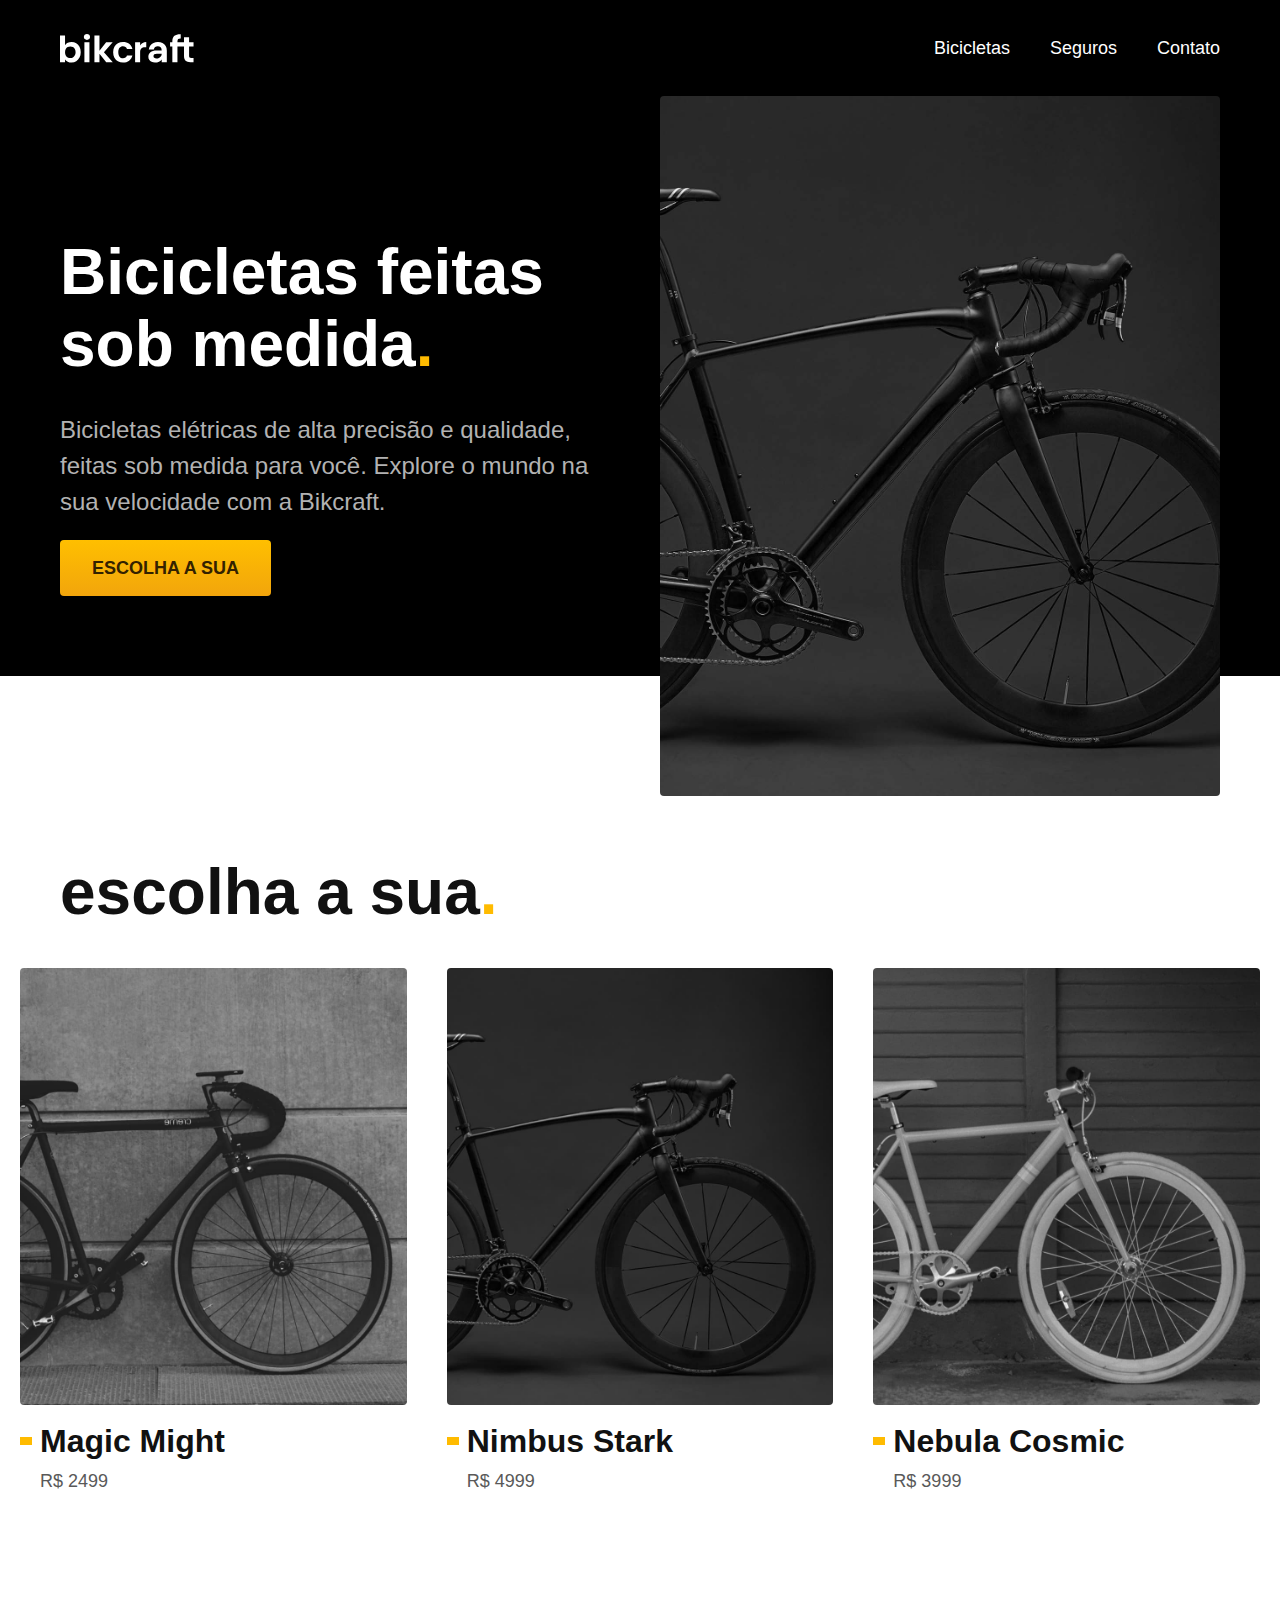
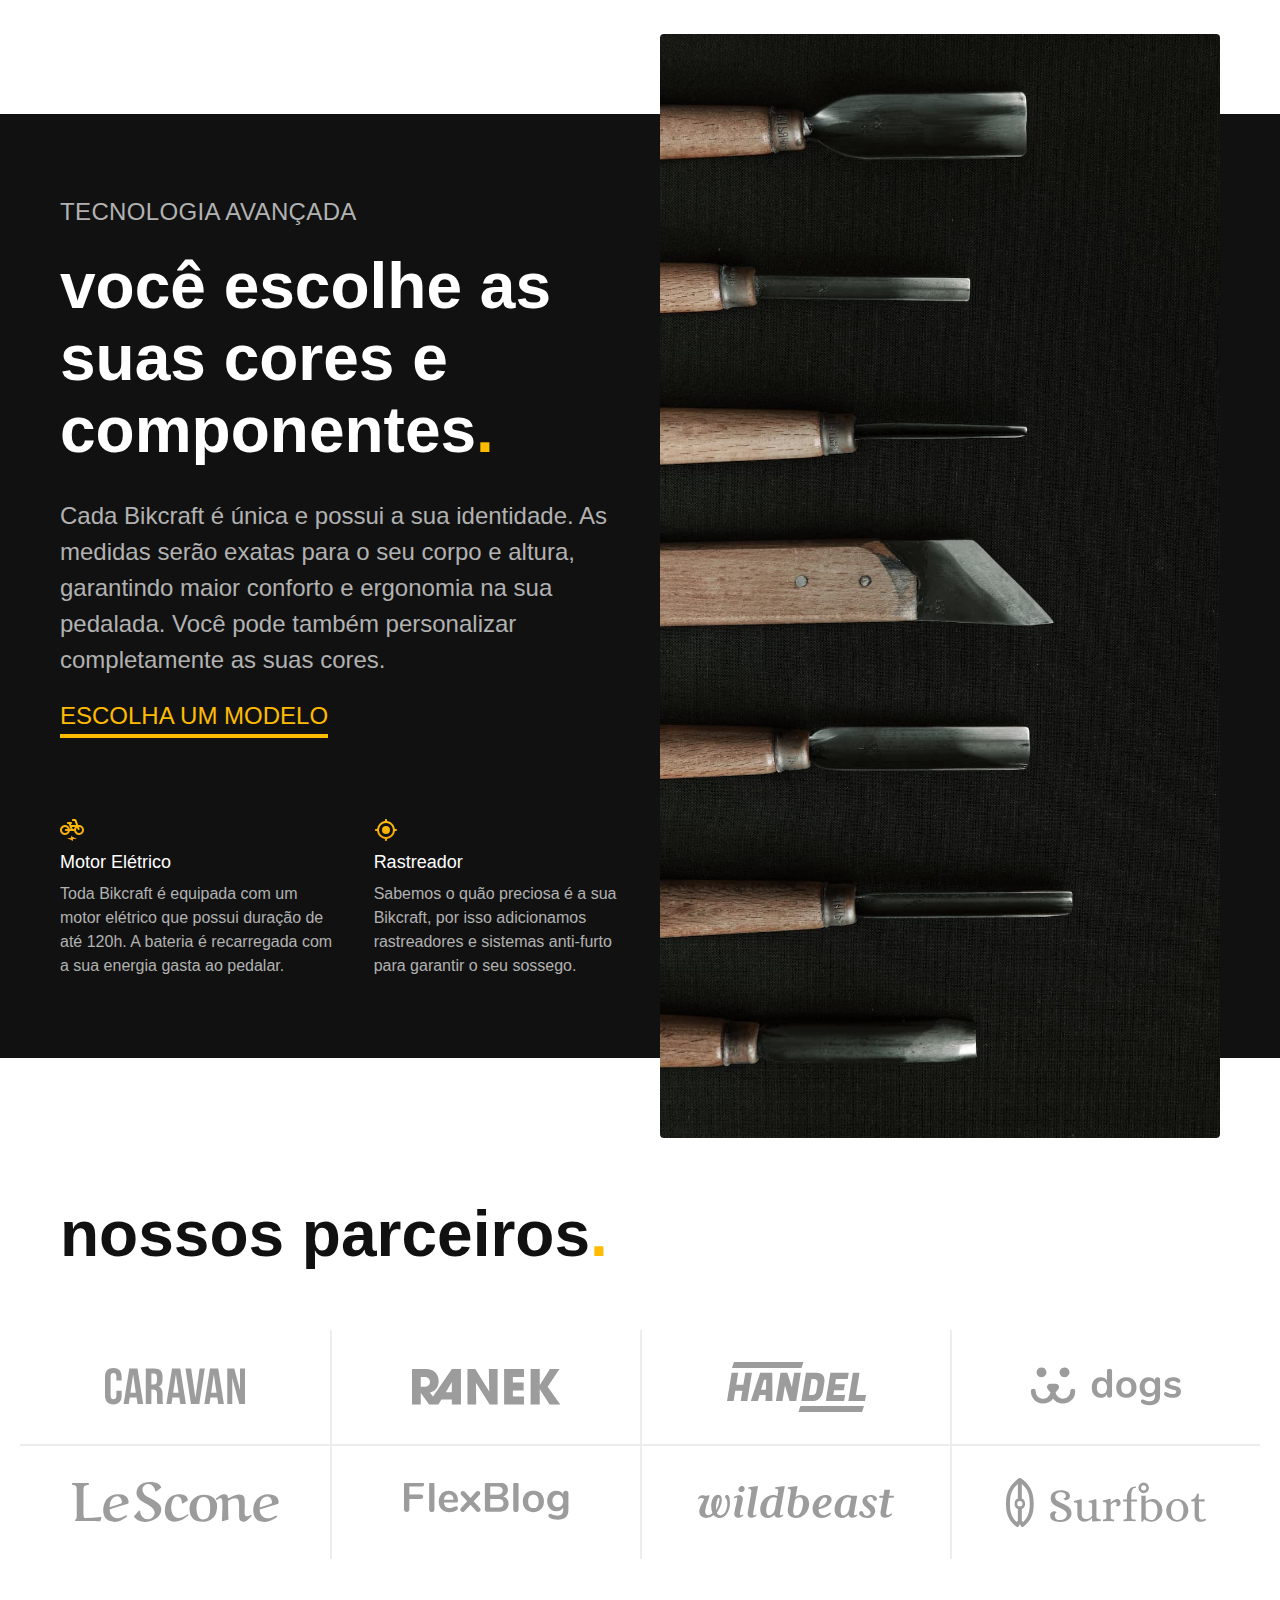
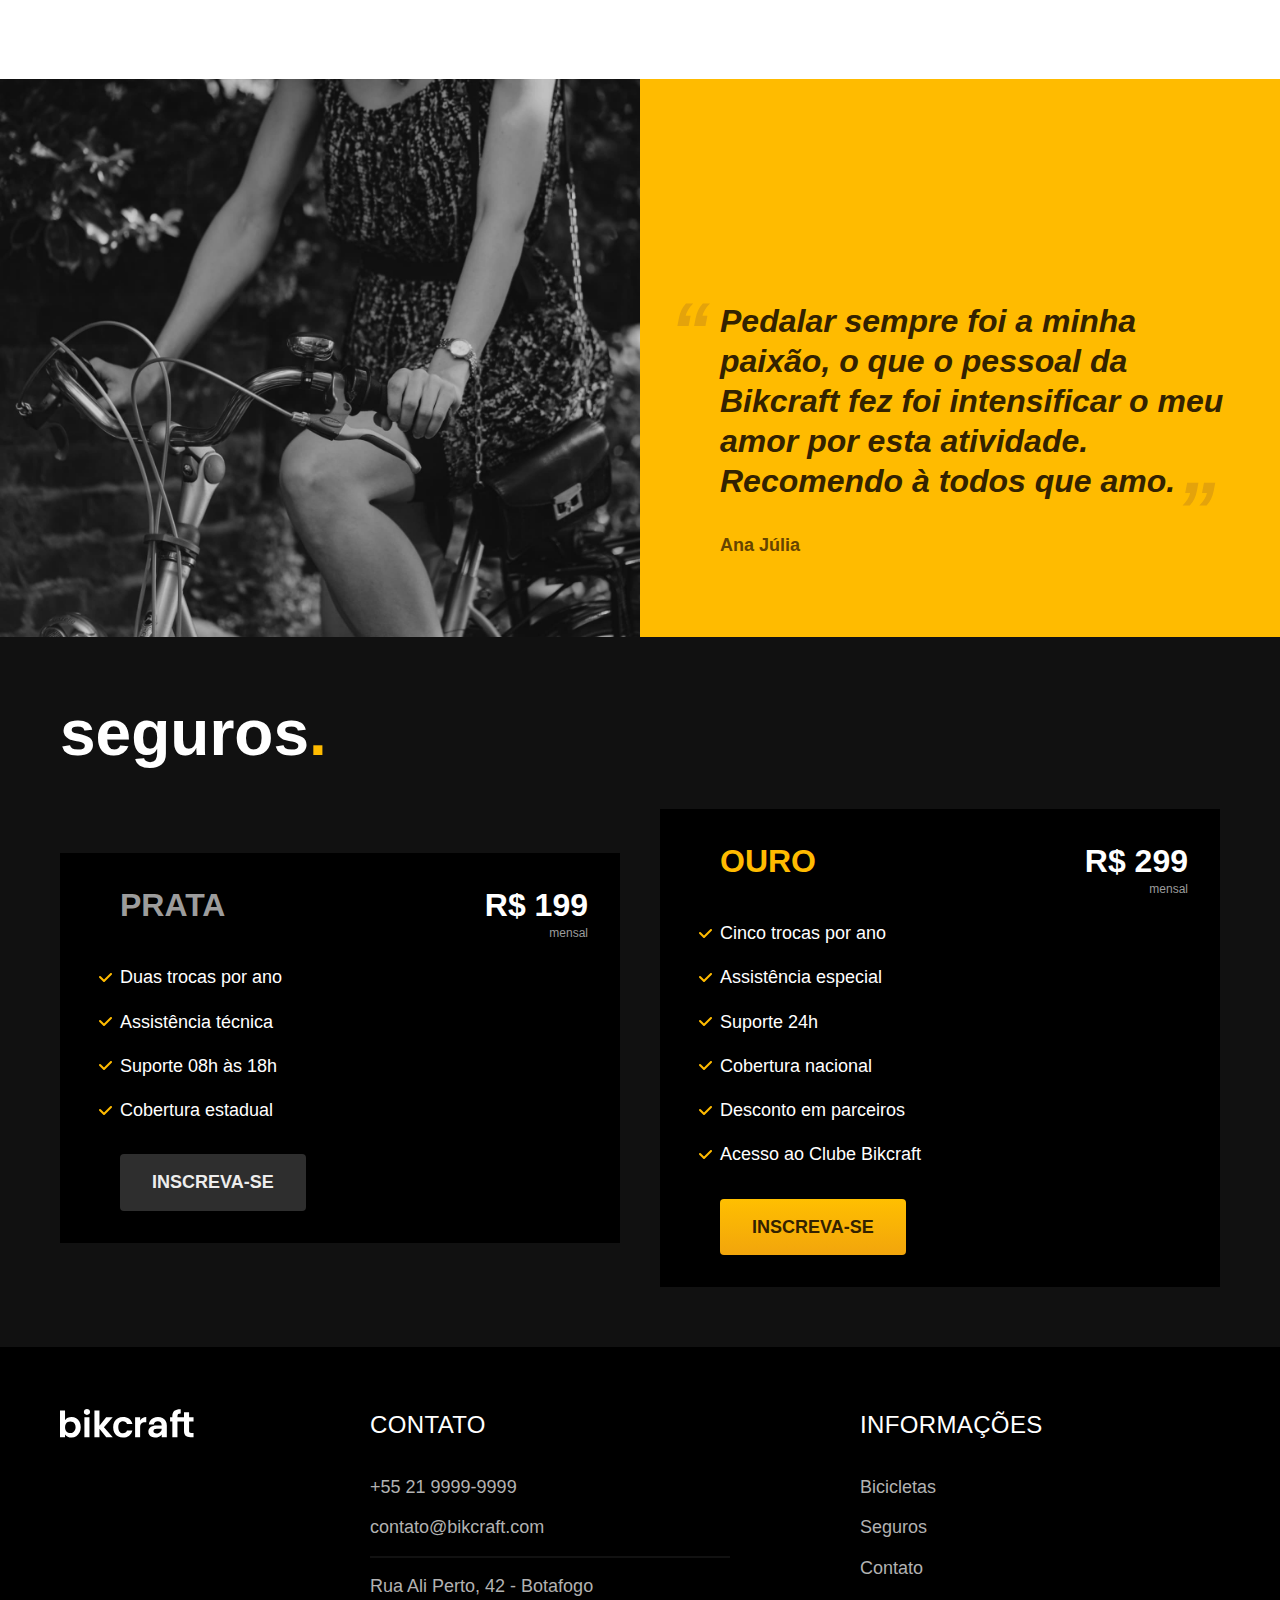
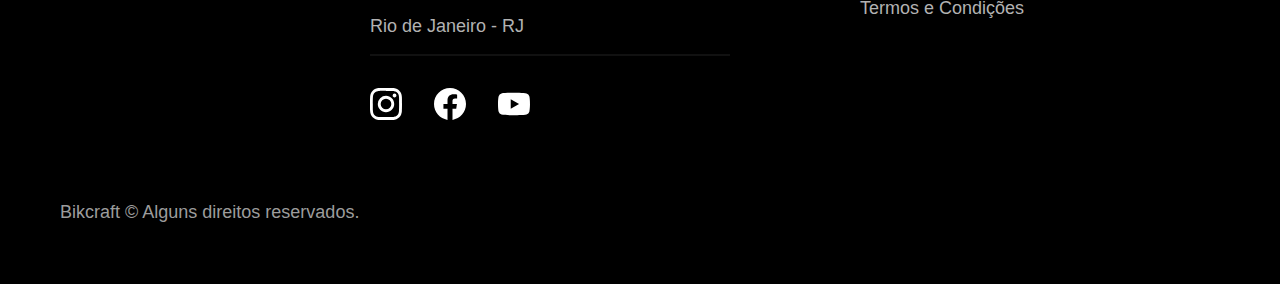
==== index.html @ aa4defd1 "bicicletas" ====
<!DOCTYPE html>
<html lang="pt-br">

<head>
  <meta charset="UTF-8">
  <meta name="viewport" content="width=device-width, initial-scale=1.0">

  <title>Bikcraft - Bicicletas Elétricas</title>
  <meta name="description" content="Bicicletas elétricas de alta precisão e qualidade, feitas sob medida para o cliente. Explore o mundo na sua velocidade com a Bikcraft.">

  <link rel="stylesheet" href="./css/style.css">
</head>

<body>
  <header class="header-bg">
    <div class="header container">
      <a href="./">
        <img src="./img/bikcraft.svg" alt="Bikcraft">
      </a>

      <nav aria-label="primaria">
        <ul class="header-menu font-1-m cor-0">
          <li><a href="./bicicletas.html">Bicicletas</a></li>
          <li><a href="./seguros.html">Seguros</a></li>
          <li><a href="./contato.html">Contato</a></li>
        </ul>
      </nav>
    </div>
  </header>

  <main class="introducao-bg">
    <div class="introducao container">
      <div class="introducao-conteudo">
        <h1 class="font-1-xxl cor-0">Bicicletas feitas sob medida<span class="cor-p1">.</span></h1>
        <p class="font-2-l cor-5">Bicicletas elétricas de alta precisão e qualidade, feitas sob medida para você. Explore o mundo na sua velocidade com a Bikcraft.</p>
        <a class="botao" href="./bicicletas.html">Escolha a sua</a>
      </div>
      <div>
        <img src="./img/fotos/introducao.jpg" alt="Bicicleta elétrica preta.">
      </div>
    </div>
  </main>

  <article class="bicicletas-lista">
    <h2 class="container font-1-xxl">escolha a sua<span class="cor-p1">.</span></h2>

    <ul>
      <li>
        <a href="./bicicletas/magic.html">
          <img src="./img/bicicletas/magic-home.jpg" alt="Bicicleta preta">
          <h3 class="font-1-xl">Magic Might</h3>
          <span class="font-2-m cor-8">R$ 2499</span>
        </a>
      </li>
      <li>
        <a href="./bicicletas/nimbus.html">
          <img src="./img/bicicletas/nimbus-home.jpg" alt="Bicicleta preta">
          <h3 class="font-1-xl">Nimbus Stark</h3>
          <span class="font-2-m cor-8">R$ 4999</span>
        </a>
      </li>
      <li>
        <a href="./bicicletas/nebula.html">
          <img src="./img/bicicletas/nebula-home.jpg" alt="Bicicleta preta">
          <h3 class="font-1-xl">Nebula Cosmic</h3>
          <span class="font-2-m cor-8">R$ 3999</span>
        </a>
      </li>
    </ul>
  </article>

  <article class="tecnologia-bg">
    <div class="tecnologia container">
      <div class="tecnologia-conteudo">
        <span class="font-2-l-b cor-5">Tecnologia Avançada</span>
        <h2 class="font-1-xxl cor-0">você escolhe as suas cores e componentes<span class="cor-p1">.</span></h2>
        <p class="font-2-l cor-5">Cada Bikcraft é única e possui a sua identidade. As medidas serão exatas para o seu corpo e altura, garantindo maior conforto e ergonomia na sua pedalada. Você pode também personalizar completamente as suas cores.</p>
        <a class="link" href="./bicicletas.html">Escolha um modelo</a>
        <div class="tecnologia-vantagens">
          <div>
            <img src="./img/icones/eletrica.svg" alt="">
            <h3 class="font-1-m cor-0">Motor Elétrico</h3>
            <p class="font-2-s cor-5">Toda Bikcraft é equipada com um motor elétrico que possui duração de até 120h. A bateria é recarregada com a sua energia gasta ao pedalar.</p>
          </div>
          <div>
            <img src="./img/icones/rastreador.svg" alt="">
            <h3 class="font-1-m cor-0">Rastreador</h3>
            <p class="font-2-s cor-5">Sabemos o quão preciosa é a sua Bikcraft, por isso adicionamos rastreadores e sistemas anti-furto para garantir o seu sossego.</p>
          </div>
        </div>
      </div>
      <div class="tecnologia-imagem">
        <img src="./img/fotos/tecnologia.jpg" alt="">
      </div>
    </div>
  </article>

  <section class="parceiros" aria-label="Nossos Parceiros">
    <h2 class="container font-1-xxl">nossos parceiros<span class="cor-p1">.</span></h2>

    <ul>
      <li><img src="./img/parceiros/caravan.svg" alt="caravan"></li>
      <li><img src="./img/parceiros/ranek.svg" alt="ranek"></li>
      <li><img src="./img/parceiros/handel.svg" alt="handel"></li>
      <li><img src="./img/parceiros/dogs.svg" alt="dogs"></li>
      <li><img src="./img/parceiros/lescone.svg" alt="lescone"></li>
      <li><img src="./img/parceiros/flexblog.svg" alt="flexblog"></li>
      <li><img src="./img/parceiros/wildbeast.svg" alt="wildbeast"></li>
      <li><img src="./img/parceiros/surfbot.svg" alt="surfbot"></li>
    </ul>
  </section>

  <section class="depoimento" aria-label="Depoimento">
    <div>
      <img src="./img/fotos/depoimento.jpg" alt="Pessoa pedalando uma bicicleta Bikcraft">
    </div>
    <div class="depoimento-conteudo">
      <blockquote class="font-1-xl cor-p5">
        <p>Pedalar sempre foi a minha paixão, o que o pessoal da Bikcraft fez foi intensificar o meu amor por esta atividade. Recomendo à todos que amo.</p>
      </blockquote>
      <span class="font-1-m-b cor-p4">Ana Júlia</span>
    </div>
  </section>

  <article class="seguros-bg">
    <div class="seguros container">
      <h2 class="font-1-xxl cor-0">seguros<span class="cor-p1">.</span></h2>
      <div class="seguros-item">
        <h3 class="font-1-xl cor-6">PRATA</h3>
        <span class="font-1-xl cor-0">R$ 199 <span class="font-1-xs cor-6">mensal</span></span>
        <ul class="font-2-m cor-0">
          <li>Duas trocas por ano</li>
          <li>Assistência técnica</li>
          <li>Suporte 08h às 18h</li>
          <li>Cobertura estadual</li>
        </ul>
        <a class="botao secundario" href="./orcamento.html">Inscreva-se</a>
      </div>

      <div class="seguros-item">
        <h3 class="font-1-xl cor-p1">OURO</h3>
        <span class="font-1-xl cor-0">R$ 299 <span class="font-1-xs cor-6">mensal</span></span>
        <ul class="font-2-m cor-0">
          <li>Cinco trocas por ano</li>
          <li>Assistência especial</li>
          <li>Suporte 24h</li>
          <li>Cobertura nacional</li>
          <li>Desconto em parceiros</li>
          <li>Acesso ao Clube Bikcraft</li>
        </ul>
        <a class="botao" href="./orcamento.html">Inscreva-se</a>
      </div>
    </div>
  </article>

  <footer class="footer-bg">
    <div class="footer container">
      <img src="./img/bikcraft.svg" alt="Bikcraft">
      <div class="footer-contato">
        <h3 class="font-2-l-b cor-0">Contato</h3>
        <ul class="font-2-m cor-5">
          <li><a href="tel:+552199999999">+55 21 9999-9999</a></li>
          <li><a href="mailto:contato@bikcraft.com">contato@bikcraft.com</a></li>
          <li>Rua Ali Perto, 42 - Botafogo</li>
          <li>Rio de Janeiro - RJ</li>
        </ul>
        <div class="footer-redes">
          <a href="./">
            <img src="./img/redes/instagram.svg" alt="Instagram">
          </a>
          <a href="./">
            <img src="./img/redes/facebook.svg" alt="Facebook">
          </a>
          <a href="./">
            <img src="./img/redes/youtube.svg" alt="Youtube">
          </a>
        </div>
      </div>
      <div class="footer-informacoes">
        <h3 class="font-2-l-b cor-0">Informações</h3>
        <nav>
          <ul class="font-1-m cor-5">
            <li><a href="./bicicletas.html">Bicicletas</a></li>
            <li><a href="./seguros.html">Seguros</a></li>
            <li><a href="./contato.html">Contato</a></li>
            <li><a href="./termos.html">Termos e Condições</a></li>
          </ul>
        </nav>
      </div>
      <p class="footer-copy font-2-m cor-6">Bikcraft © Alguns direitos reservados.</p>
    </div>
  </footer>
</body>

</html>
---- css/style.css ----
@import "./global/global.css";
@import "./utilidades/tipografia.css";
@import "./utilidades/cores.css";

/*global*/
@import "./global/header.css";
@import "./global/footer.css";

/*utilidades*/
@import "./utilidades/componentes.css";

/*home*/
@import "./home/introducao.css";
@import "./home/tecnologia.css";
@import "./home/parceiros.css";
@import "./home/depoimento.css";


/*bicicletas*/
@import "./bicicletas/bicicletas-lista.css";
@import "./bicicletas/bicicletas.css";

/*seguros*/
@import "./seguros/seguros.css";

/*termos*/
@import "./termos/termos.css";
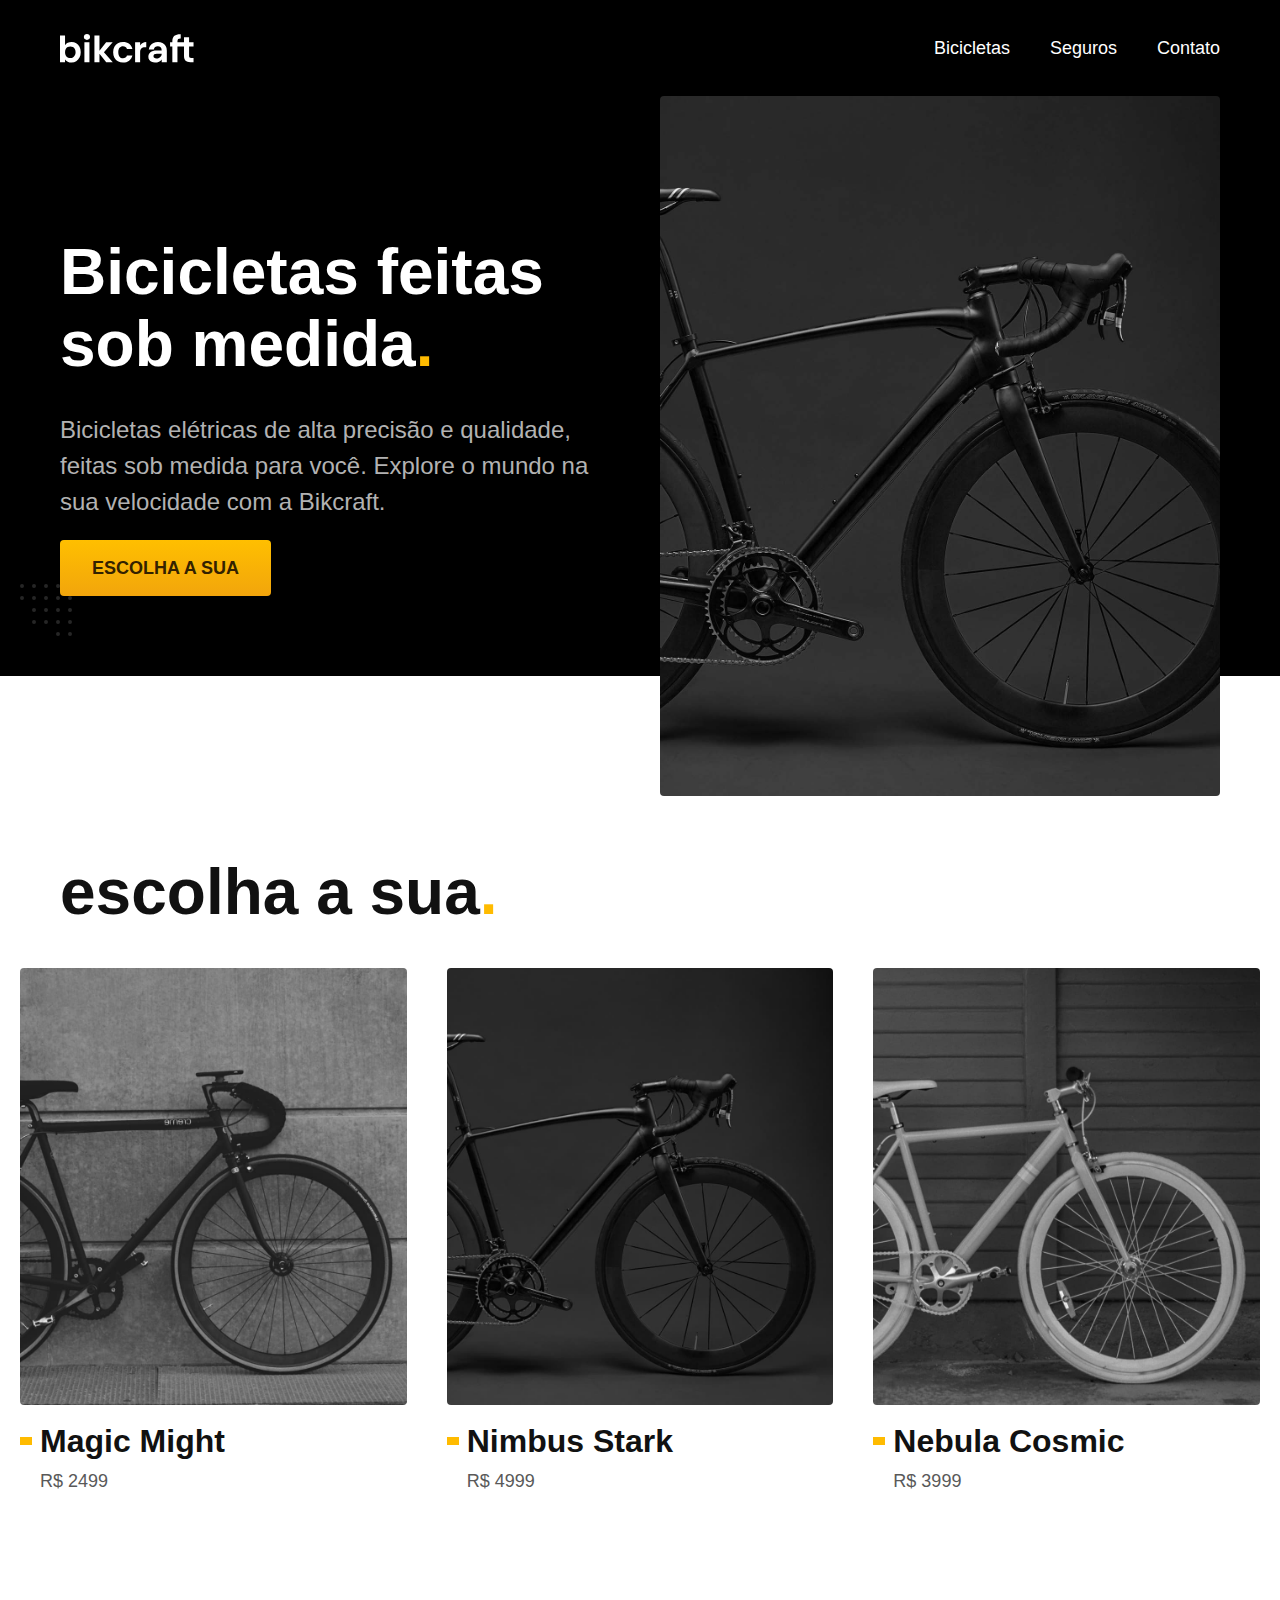
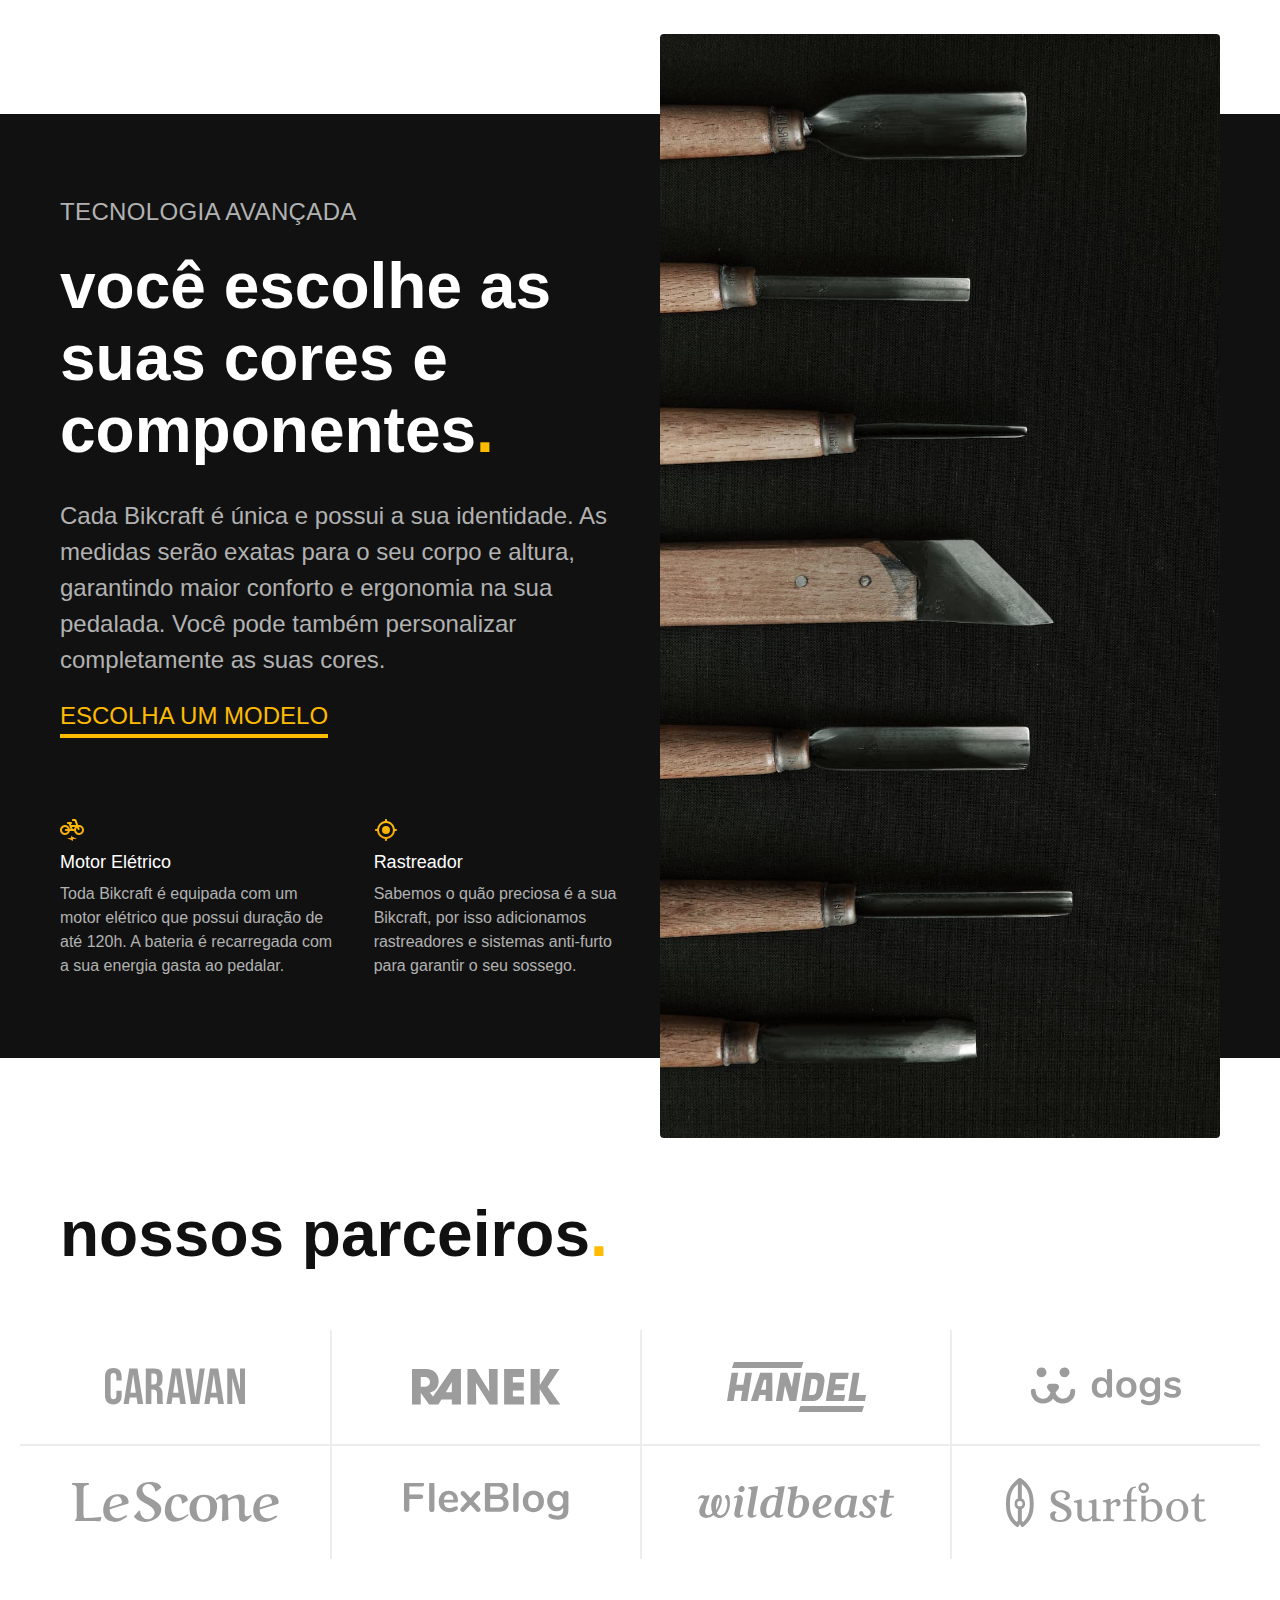
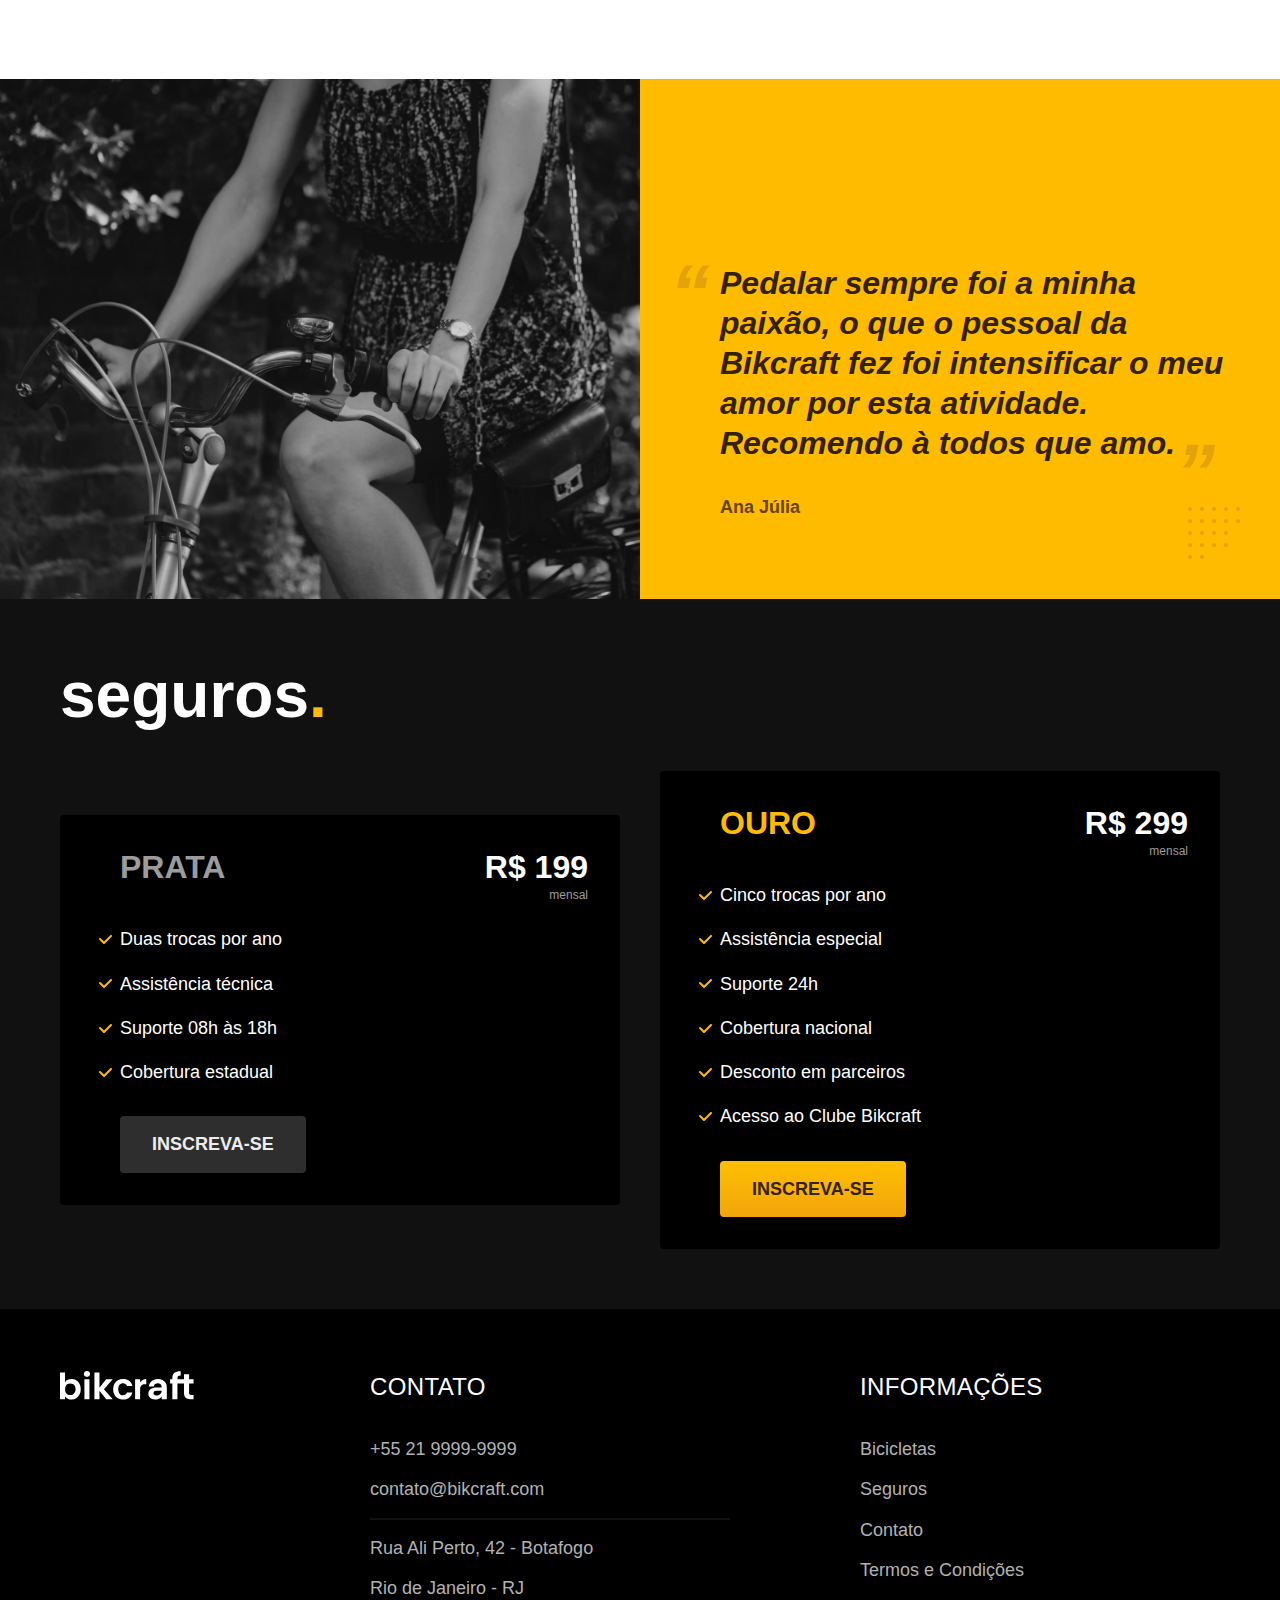
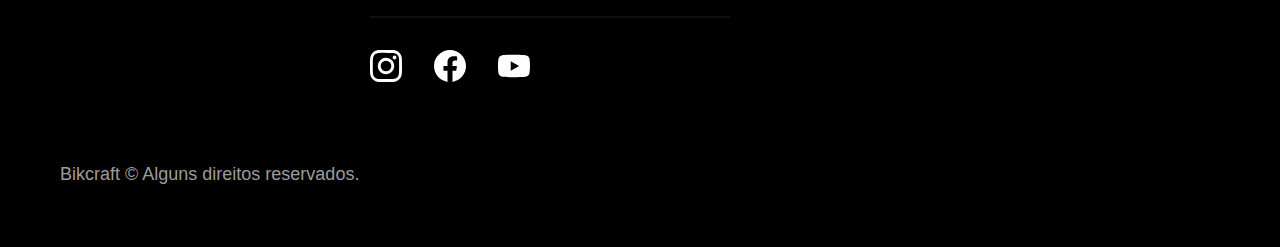
==== commit 31fd8766: "orcamento" ====
--- a/index.html
+++ b/index.html
@@ -8,6 +8,8 @@
   <title>Bikcraft - Bicicletas Elétricas</title>
   <meta name="description" content="Bicicletas elétricas de alta precisão e qualidade, feitas sob medida para o cliente. Explore o mundo na sua velocidade com a Bikcraft.">
 
+  <link rel="preload" href="./css/style.css" as="style">
+
   <link rel="stylesheet" href="./css/style.css">
 </head>
 
@@ -15,7 +17,7 @@
   <header class="header-bg">
     <div class="header container">
       <a href="./">
-        <img src="./img/bikcraft.svg" alt="Bikcraft">
+        <img src="./img/bikcraft.svg" width="136" height="32" alt="Bikcraft">
       </a>
 
       <nav aria-label="primaria">
@@ -35,9 +37,10 @@
         <p class="font-2-l cor-5">Bicicletas elétricas de alta precisão e qualidade, feitas sob medida para você. Explore o mundo na sua velocidade com a Bikcraft.</p>
         <a class="botao" href="./bicicletas.html">Escolha a sua</a>
       </div>
-      <div>
-        <img src="./img/fotos/introducao.jpg" alt="Bicicleta elétrica preta.">
-      </div>
+      <picture>
+        <source media="(max-width: 800px)" srcset="./img/bicicletas/nimbus.jpg">
+        <img src="./img/fotos/introducao.jpg" width="1280" height="1600" alt="Bicicleta elétrica preta.">
+      </picture>
     </div>
   </main>
 
@@ -47,21 +50,21 @@
     <ul>
       <li>
         <a href="./bicicletas/magic.html">
-          <img src="./img/bicicletas/magic-home.jpg" alt="Bicicleta preta">
+          <img src="./img/bicicletas/magic-home.jpg" width="920" height="1040" alt="Bicicleta preta">
           <h3 class="font-1-xl">Magic Might</h3>
           <span class="font-2-m cor-8">R$ 2499</span>
         </a>
       </li>
       <li>
         <a href="./bicicletas/nimbus.html">
-          <img src="./img/bicicletas/nimbus-home.jpg" alt="Bicicleta preta">
+          <img src="./img/bicicletas/nimbus-home.jpg" width="920" height="1040" alt="Bicicleta preta">
           <h3 class="font-1-xl">Nimbus Stark</h3>
           <span class="font-2-m cor-8">R$ 4999</span>
         </a>
       </li>
       <li>
         <a href="./bicicletas/nebula.html">
-          <img src="./img/bicicletas/nebula-home.jpg" alt="Bicicleta preta">
+          <img src="./img/bicicletas/nebula-home.jpg" width="920" height="1040" alt="Bicicleta preta">
           <h3 class="font-1-xl">Nebula Cosmic</h3>
           <span class="font-2-m cor-8">R$ 3999</span>
         </a>
@@ -78,19 +81,19 @@
         <a class="link" href="./bicicletas.html">Escolha um modelo</a>
         <div class="tecnologia-vantagens">
           <div>
-            <img src="./img/icones/eletrica.svg" alt="">
+            <img src="./img/icones/eletrica.svg" width="24" height="24" alt="">
             <h3 class="font-1-m cor-0">Motor Elétrico</h3>
             <p class="font-2-s cor-5">Toda Bikcraft é equipada com um motor elétrico que possui duração de até 120h. A bateria é recarregada com a sua energia gasta ao pedalar.</p>
           </div>
           <div>
-            <img src="./img/icones/rastreador.svg" alt="">
+            <img src="./img/icones/rastreador.svg" width="24" height="24" alt="">
             <h3 class="font-1-m cor-0">Rastreador</h3>
             <p class="font-2-s cor-5">Sabemos o quão preciosa é a sua Bikcraft, por isso adicionamos rastreadores e sistemas anti-furto para garantir o seu sossego.</p>
           </div>
         </div>
       </div>
       <div class="tecnologia-imagem">
-        <img src="./img/fotos/tecnologia.jpg" alt="">
+        <img src="./img/fotos/tecnologia.jpg" width="1200" height="1920" alt="">
       </div>
     </div>
   </article>
@@ -99,20 +102,20 @@
     <h2 class="container font-1-xxl">nossos parceiros<span class="cor-p1">.</span></h2>
 
     <ul>
-      <li><img src="./img/parceiros/caravan.svg" alt="caravan"></li>
-      <li><img src="./img/parceiros/ranek.svg" alt="ranek"></li>
-      <li><img src="./img/parceiros/handel.svg" alt="handel"></li>
-      <li><img src="./img/parceiros/dogs.svg" alt="dogs"></li>
-      <li><img src="./img/parceiros/lescone.svg" alt="lescone"></li>
-      <li><img src="./img/parceiros/flexblog.svg" alt="flexblog"></li>
-      <li><img src="./img/parceiros/wildbeast.svg" alt="wildbeast"></li>
-      <li><img src="./img/parceiros/surfbot.svg" alt="surfbot"></li>
+      <li><img src="./img/parceiros/caravan.svg" alt="caravan" width="140" height="38"></li>
+      <li><img src="./img/parceiros/ranek.svg" alt="ranek width="149" height="36""></li>
+      <li><img src="./img/parceiros/handel.svg" alt="handel" width="139" height="50"></li>
+      <li><img src="./img/parceiros/dogs.svg" alt="dogs" width="152" height="39"></li>
+      <li><img src="./img/parceiros/lescone.svg" alt="lescone" width="208" height="41"></li>
+      <li><img src="./img/parceiros/flexblog.svg" alt="flexblog" width="165" height="38"></li>
+      <li><img src="./img/parceiros/wildbeast.svg" alt="wildbeast" width="196" height="34"></li>
+      <li><img src="./img/parceiros/surfbot.svg" alt="surfbot" width="200" height="49"></li>
     </ul>
   </section>
 
   <section class="depoimento" aria-label="Depoimento">
     <div>
-      <img src="./img/fotos/depoimento.jpg" alt="Pessoa pedalando uma bicicleta Bikcraft">
+      <img src="./img/fotos/depoimento.jpg" width="1560" height="1360" alt="Pessoa pedalando uma bicicleta Bikcraft">
     </div>
     <div class="depoimento-conteudo">
       <blockquote class="font-1-xl cor-p5">
@@ -155,7 +158,7 @@
 
   <footer class="footer-bg">
     <div class="footer container">
-      <img src="./img/bikcraft.svg" alt="Bikcraft">
+      <img src="./img/bikcraft.svg" width="136" height="32" alt="Bikcraft">
       <div class="footer-contato">
         <h3 class="font-2-l-b cor-0">Contato</h3>
         <ul class="font-2-m cor-5">
@@ -166,13 +169,13 @@
         </ul>
         <div class="footer-redes">
           <a href="./">
-            <img src="./img/redes/instagram.svg" alt="Instagram">
+            <img src="./img/redes/instagram.svg" width="32" height="32" alt="Instagram">
           </a>
           <a href="./">
-            <img src="./img/redes/facebook.svg" alt="Facebook">
+            <img src="./img/redes/facebook.svg" width="32" height="32" alt="Facebook">
           </a>
           <a href="./">
-            <img src="./img/redes/youtube.svg" alt="Youtube">
+            <img src="./img/redes/youtube.svg" width="32" height="32" alt="Youtube">
           </a>
         </div>
       </div>
--- a/css/style.css
+++ b/css/style.css
@@ -8,6 +8,7 @@
 
 /*utilidades*/
 @import "./utilidades/componentes.css";
+@import "./utilidades/formulario.css";
 
 /*home*/
 @import "./home/introducao.css";
@@ -18,10 +19,26 @@
 
 /*bicicletas*/
 @import "./bicicletas/bicicletas-lista.css";
-@import "./bicicletas/bicicletas.css";
+@import "./bicicleta/bicicleta.css";
+
+/*bicicleta*/
+@import "./bicicleta/bicicleta.css";
+@import "./bicicleta/seguro.css";
 
 /*seguros*/
 @import "./seguros/seguros.css";
+@import "./seguros/vantagens.css";
+@import "./seguros/perguntas.css";
+
+/*contato*/
+@import "./contato/contato.css";
+@import "./contato/lojas.css";
 
 /*termos*/
-@import "./termos/termos.css";+@import "./termos/termos.css";
+
+/*orcamento*/
+@import "./orcamento/orcamento.css";
+
+/*orcamento*/
+@import "./orcamento/orcamento.css";--- a/css/style.css
+++ b/css/style.css
@@ -8,6 +8,7 @@
 
 /*utilidades*/
 @import "./utilidades/componentes.css";
+@import "./utilidades/formulario.css";
 
 /*home*/
 @import "./home/introducao.css";
@@ -18,10 +19,26 @@
 
 /*bicicletas*/
 @import "./bicicletas/bicicletas-lista.css";
-@import "./bicicletas/bicicletas.css";
+@import "./bicicleta/bicicleta.css";
+
+/*bicicleta*/
+@import "./bicicleta/bicicleta.css";
+@import "./bicicleta/seguro.css";
 
 /*seguros*/
 @import "./seguros/seguros.css";
+@import "./seguros/vantagens.css";
+@import "./seguros/perguntas.css";
+
+/*contato*/
+@import "./contato/contato.css";
+@import "./contato/lojas.css";
 
 /*termos*/
-@import "./termos/termos.css";+@import "./termos/termos.css";
+
+/*orcamento*/
+@import "./orcamento/orcamento.css";
+
+/*orcamento*/
+@import "./orcamento/orcamento.css";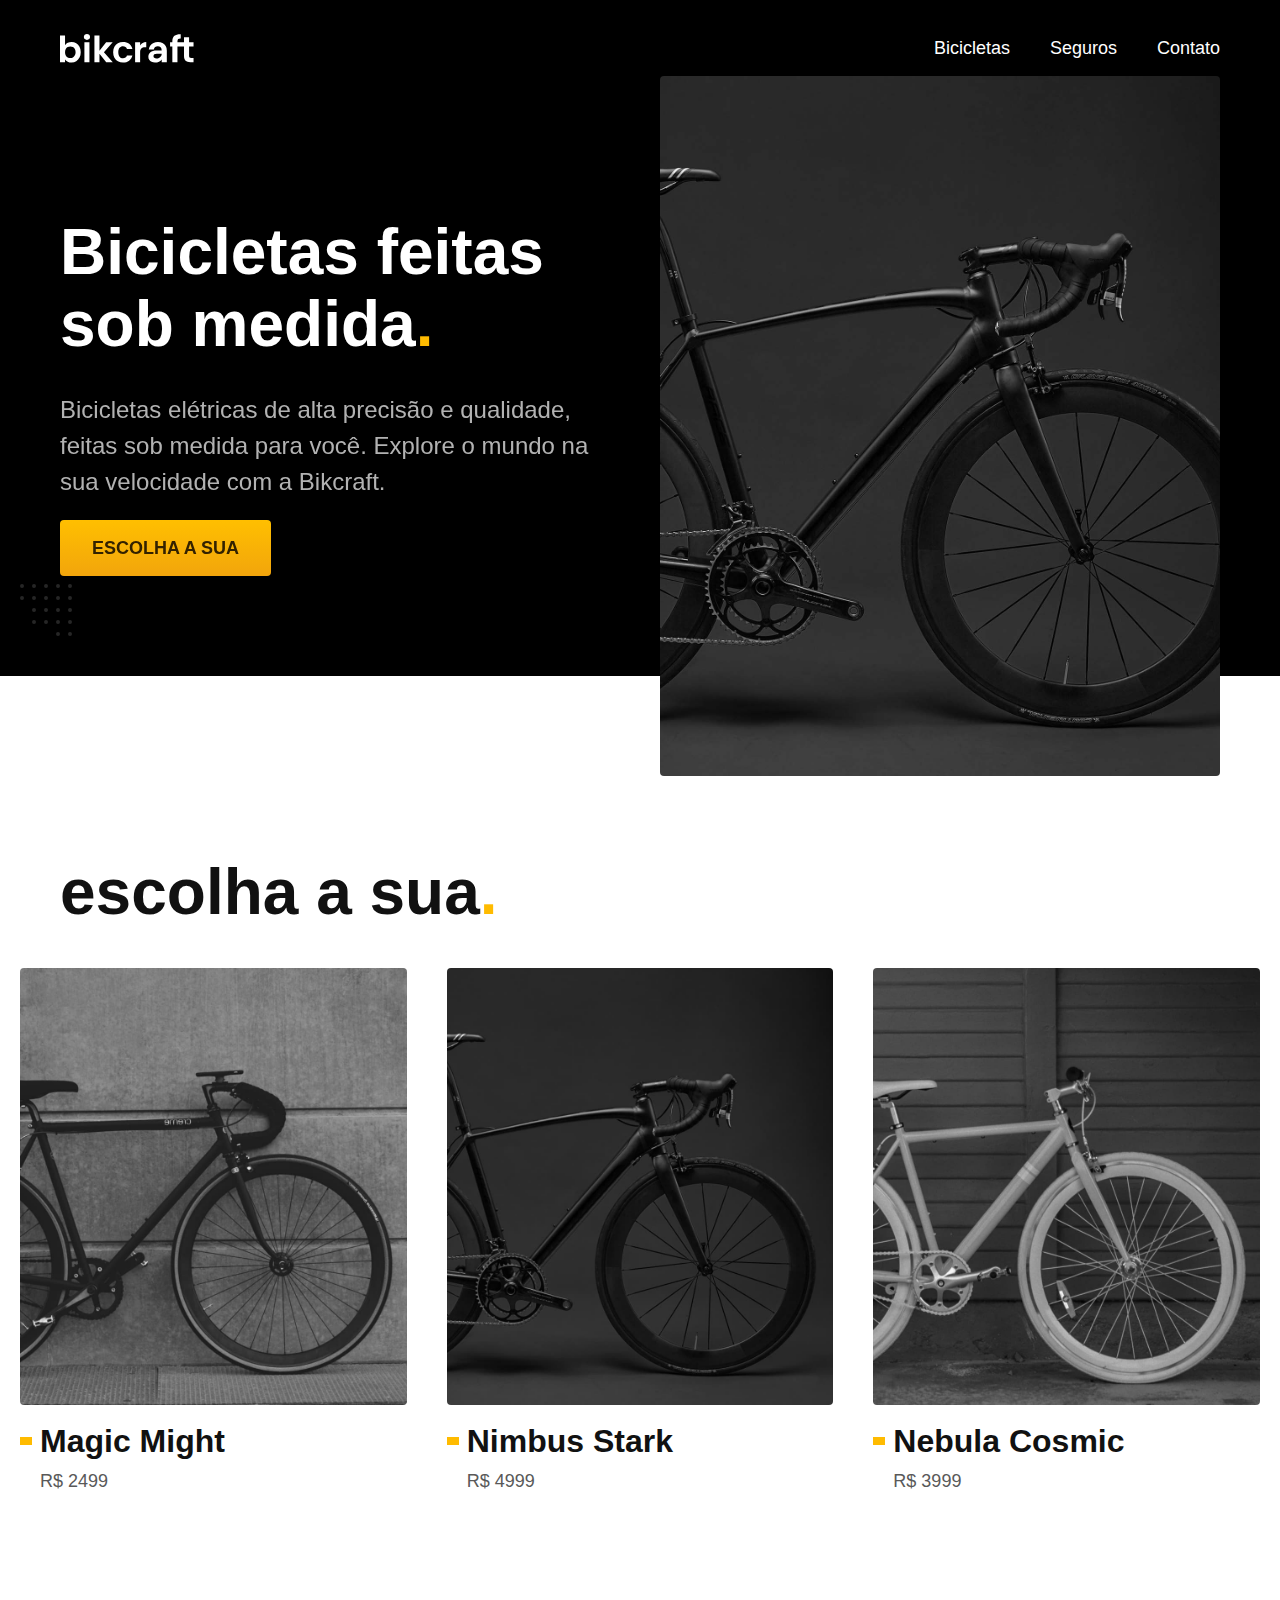
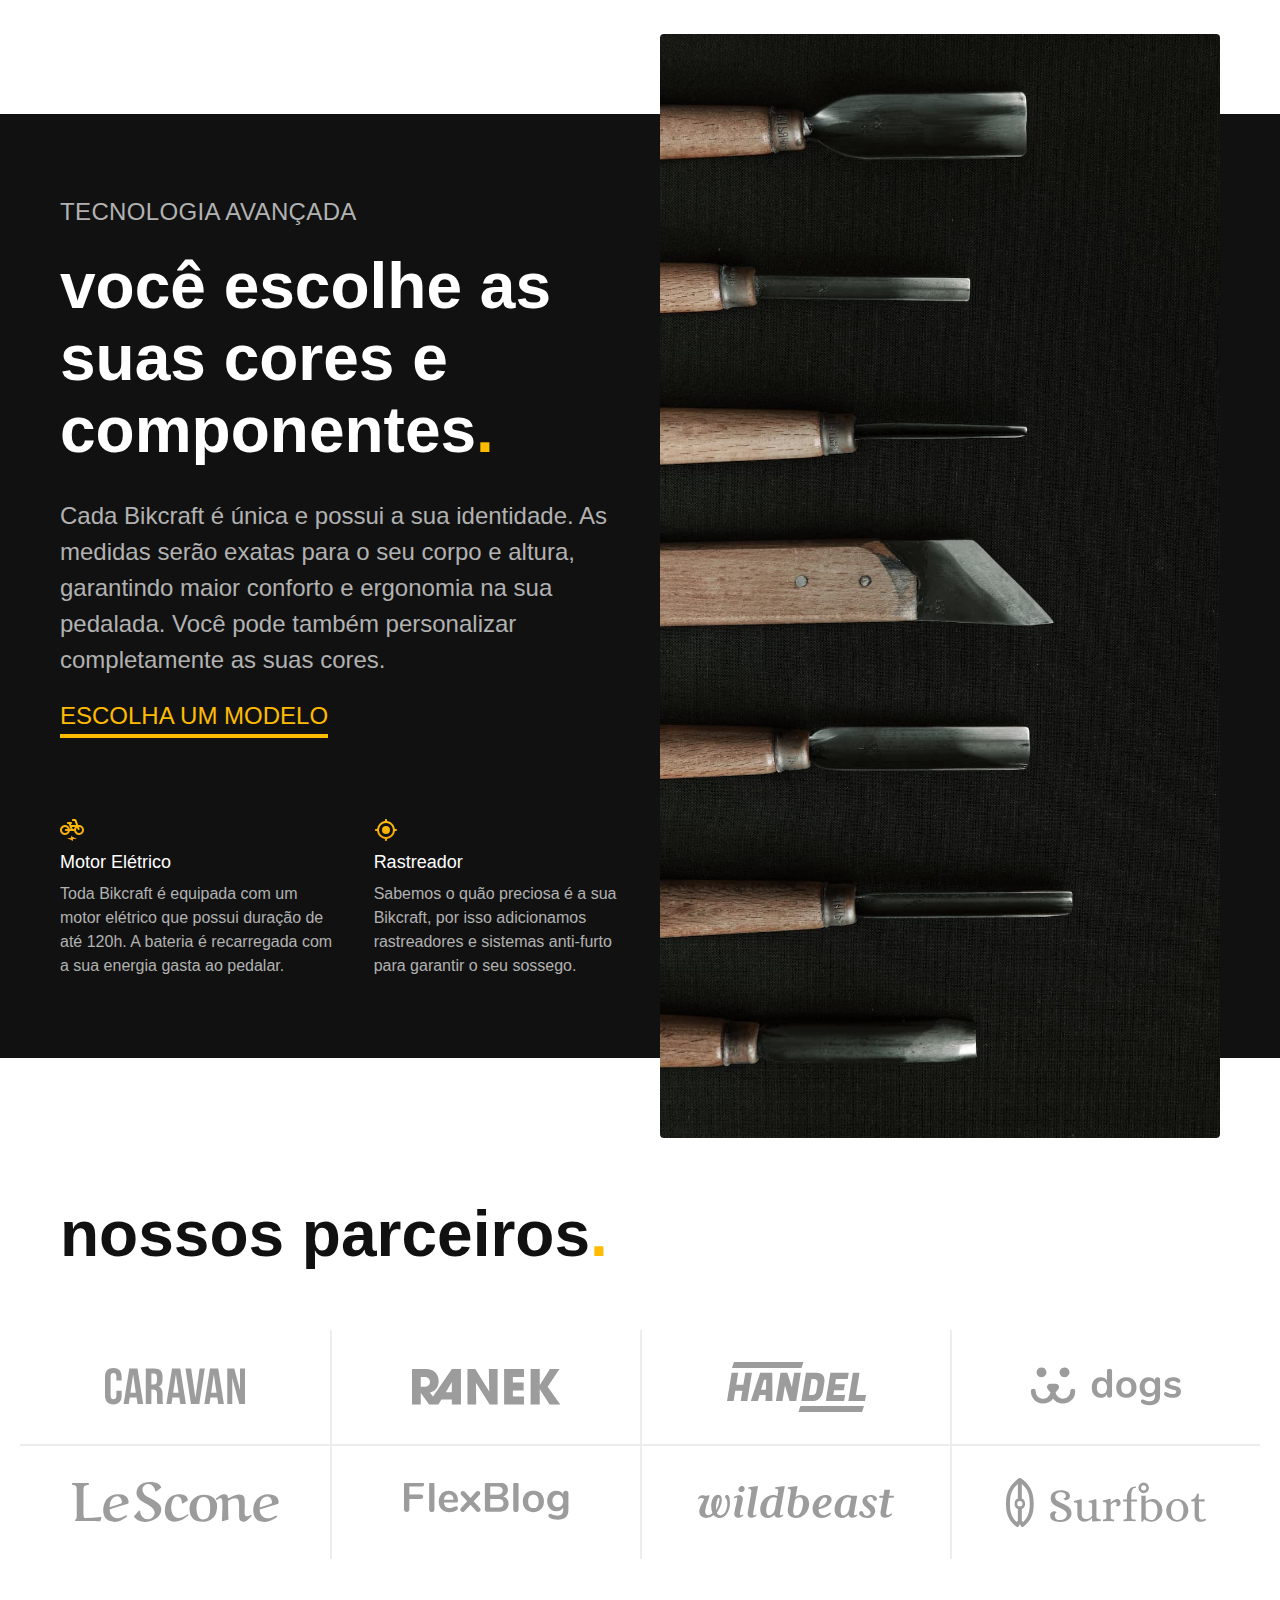
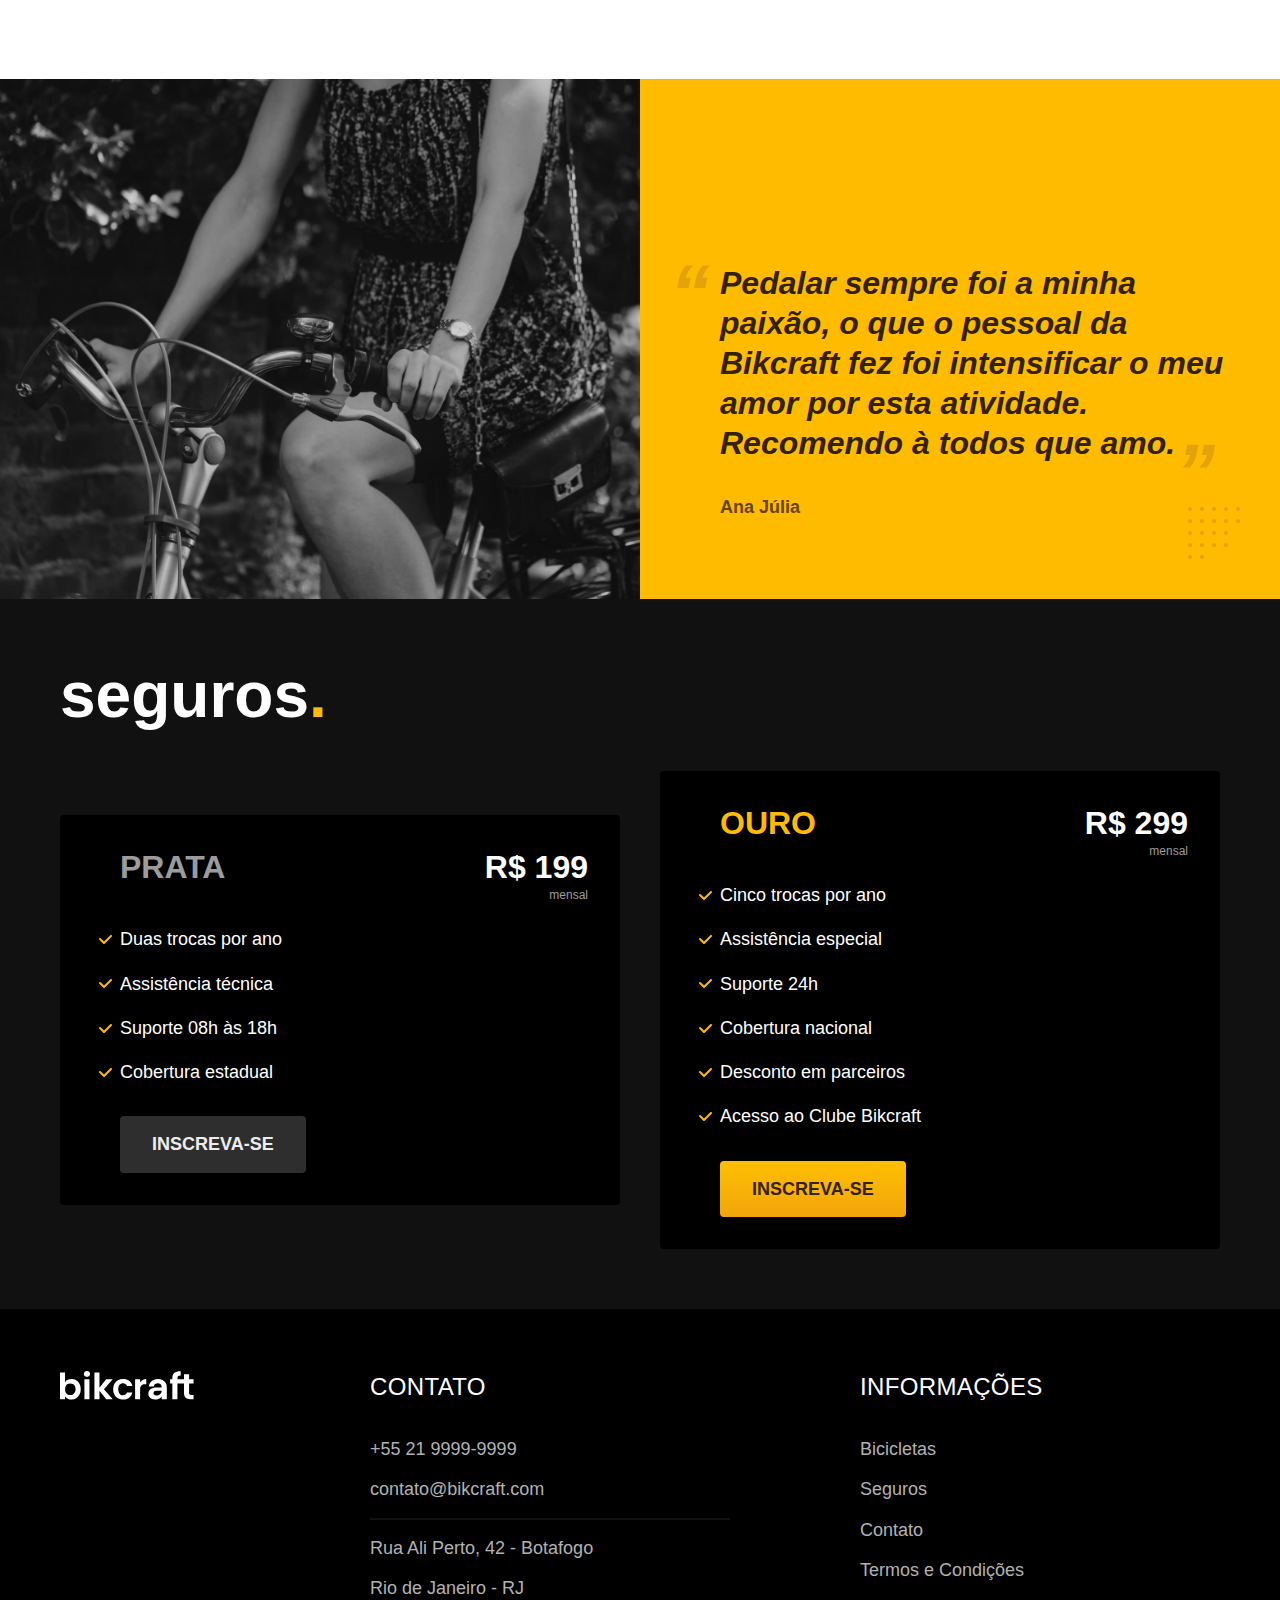
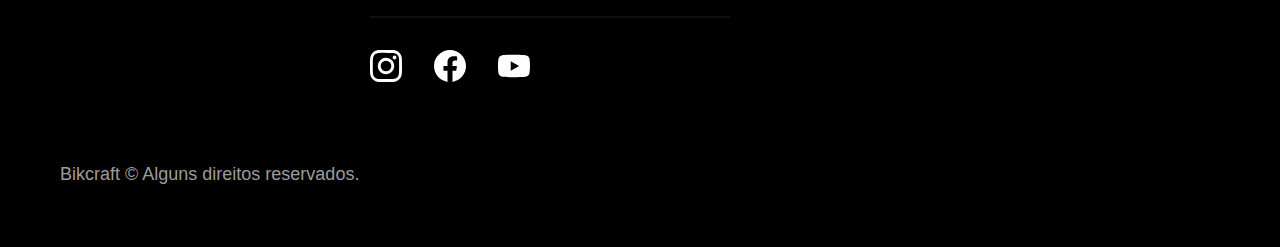
==== commit f463326b: "plugin-animacao" ====
--- a/index.html
+++ b/index.html
@@ -33,11 +33,11 @@
   <main class="introducao-bg">
     <div class="introducao container">
       <div class="introducao-conteudo">
-        <h1 class="font-1-xxl cor-0">Bicicletas feitas sob medida<span class="cor-p1">.</span></h1>
-        <p class="font-2-l cor-5">Bicicletas elétricas de alta precisão e qualidade, feitas sob medida para você. Explore o mundo na sua velocidade com a Bikcraft.</p>
-        <a class="botao" href="./bicicletas.html">Escolha a sua</a>
-      </div>
-      <picture>
+        <h1 class="font-1-xxl cor-0 fadeInDown" data-anime="200">Bicicletas feitas sob medida<span class="cor-p1">.</span></h1>
+        <p class="font-2-l cor-5 fadeInDown" data-anime="400">Bicicletas elétricas de alta precisão e qualidade, feitas sob medida para você. Explore o mundo na sua velocidade com a Bikcraft.</p>
+        <a class="botao fadeInDown" data-anime="600" href="./bicicletas.html">Escolha a sua</a>
+      </div>
+      <picture data-anime="800" class="fadeInDown">
         <source media="(max-width: 800px)" srcset="./img/bicicletas/nimbus.jpg">
         <img src="./img/fotos/introducao.jpg" width="1280" height="1600" alt="Bicicleta elétrica preta.">
       </picture>
@@ -103,7 +103,7 @@
 
     <ul>
       <li><img src="./img/parceiros/caravan.svg" alt="caravan" width="140" height="38"></li>
-      <li><img src="./img/parceiros/ranek.svg" alt="ranek width="149" height="36""></li>
+      <li><img src="./img/parceiros/ranek.svg" alt="ranek" width="149" height="36"></li>
       <li><img src="./img/parceiros/handel.svg" alt="handel" width="139" height="50"></li>
       <li><img src="./img/parceiros/dogs.svg" alt="dogs" width="152" height="39"></li>
       <li><img src="./img/parceiros/lescone.svg" alt="lescone" width="208" height="41"></li>
@@ -137,7 +137,7 @@
           <li>Suporte 08h às 18h</li>
           <li>Cobertura estadual</li>
         </ul>
-        <a class="botao secundario" href="./orcamento.html">Inscreva-se</a>
+        <a class="botao secundario" href="./orcamento.html?tipo=seguro&produto=prata">Inscreva-se</a>
       </div>
 
       <div class="seguros-item">
@@ -151,7 +151,7 @@
           <li>Desconto em parceiros</li>
           <li>Acesso ao Clube Bikcraft</li>
         </ul>
-        <a class="botao" href="./orcamento.html">Inscreva-se</a>
+        <a class="botao" href="./orcamento.html?tipo=seguro&produto=ouro">Inscreva-se</a>
       </div>
     </div>
   </article>
@@ -193,6 +193,10 @@
       <p class="footer-copy font-2-m cor-6">Bikcraft © Alguns direitos reservados.</p>
     </div>
   </footer>
+
+  <script src="./js/plugins/simple-anime.js"></script>
+  <script src="./js/script.js"></script>
+  
 </body>
 
 </html>--- a/css/style.css
+++ b/css/style.css
@@ -1,6 +1,7 @@
 @import "./global/global.css";
 @import "./utilidades/tipografia.css";
 @import "./utilidades/cores.css";
+@import "./utilidades/animacao.css";
 
 /*global*/
 @import "./global/header.css";
@@ -19,7 +20,7 @@
 
 /*bicicletas*/
 @import "./bicicletas/bicicletas-lista.css";
-@import "./bicicleta/bicicleta.css";
+@import "./bicicletas/bicicletas.css";
 
 /*bicicleta*/
 @import "./bicicleta/bicicleta.css";
--- a/css/style.css
+++ b/css/style.css
@@ -1,6 +1,7 @@
 @import "./global/global.css";
 @import "./utilidades/tipografia.css";
 @import "./utilidades/cores.css";
+@import "./utilidades/animacao.css";
 
 /*global*/
 @import "./global/header.css";
@@ -19,7 +20,7 @@
 
 /*bicicletas*/
 @import "./bicicletas/bicicletas-lista.css";
-@import "./bicicleta/bicicleta.css";
+@import "./bicicletas/bicicletas.css";
 
 /*bicicleta*/
 @import "./bicicleta/bicicleta.css";
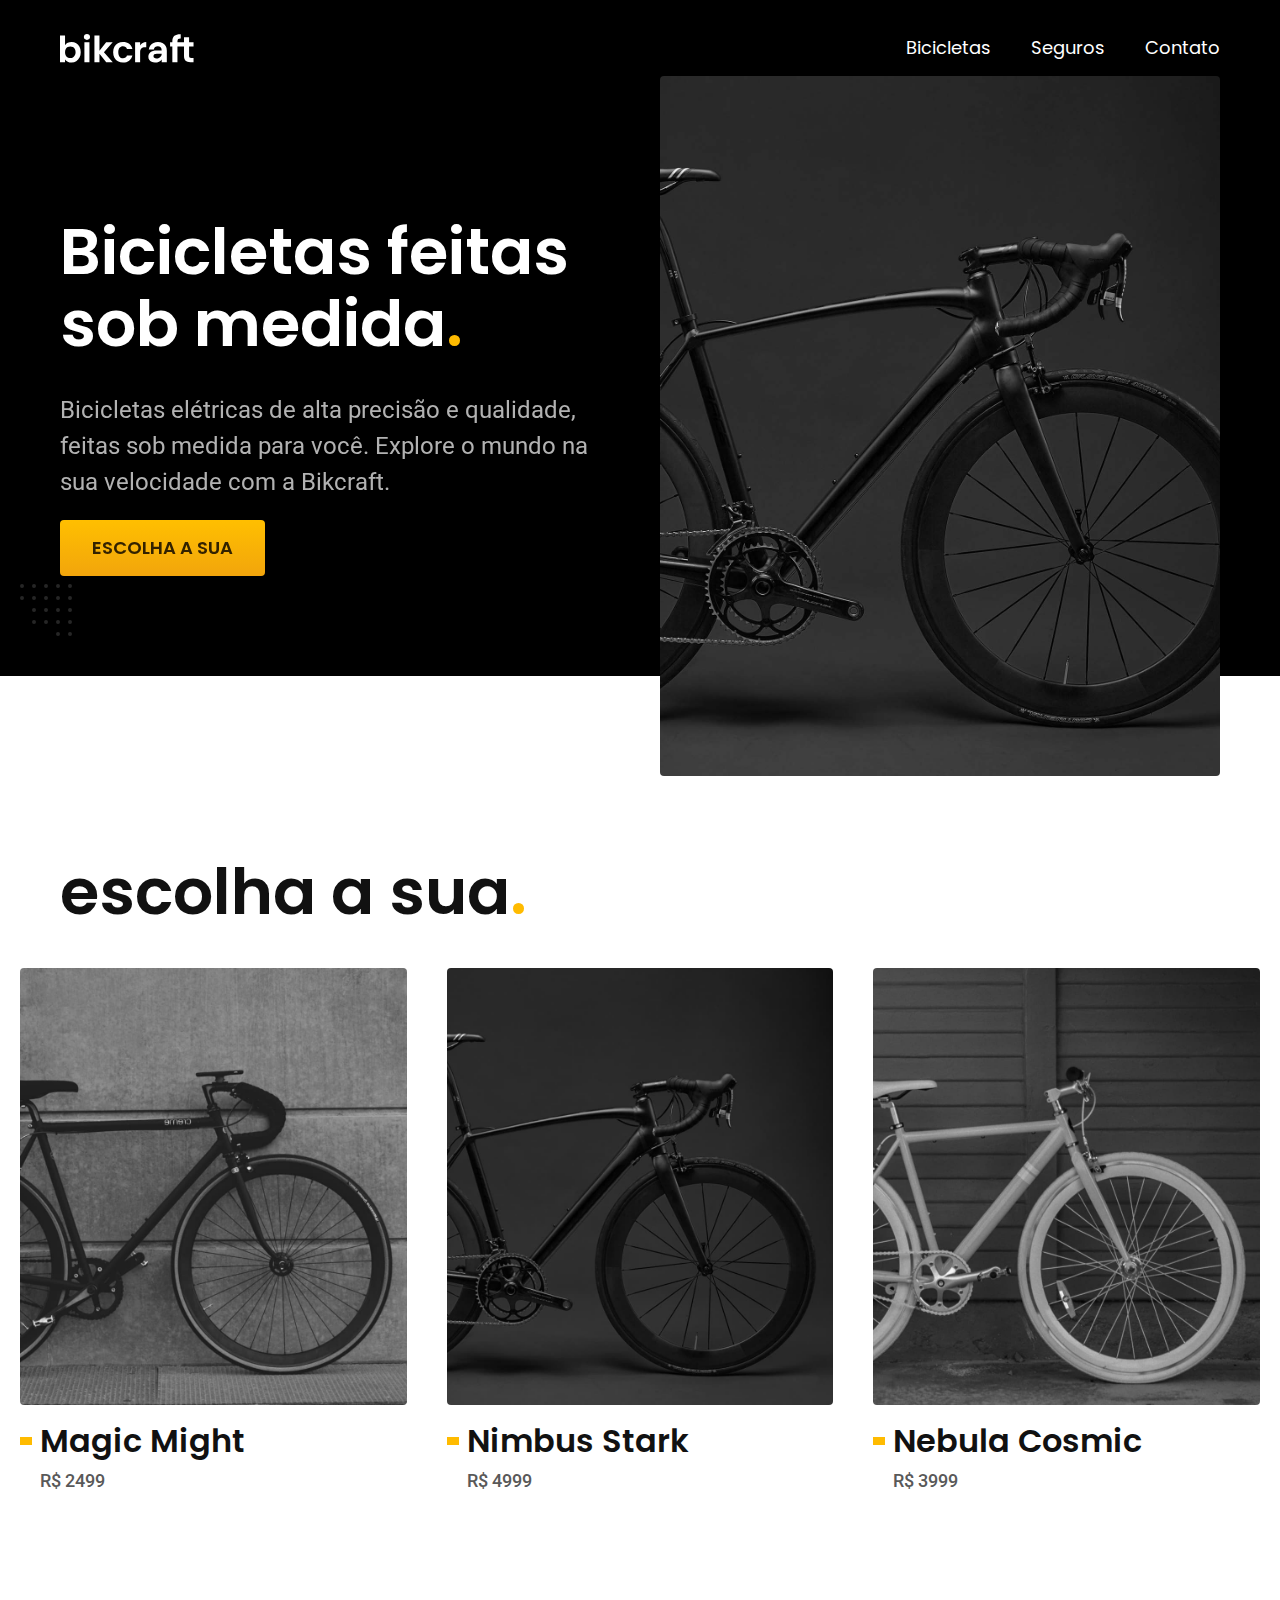
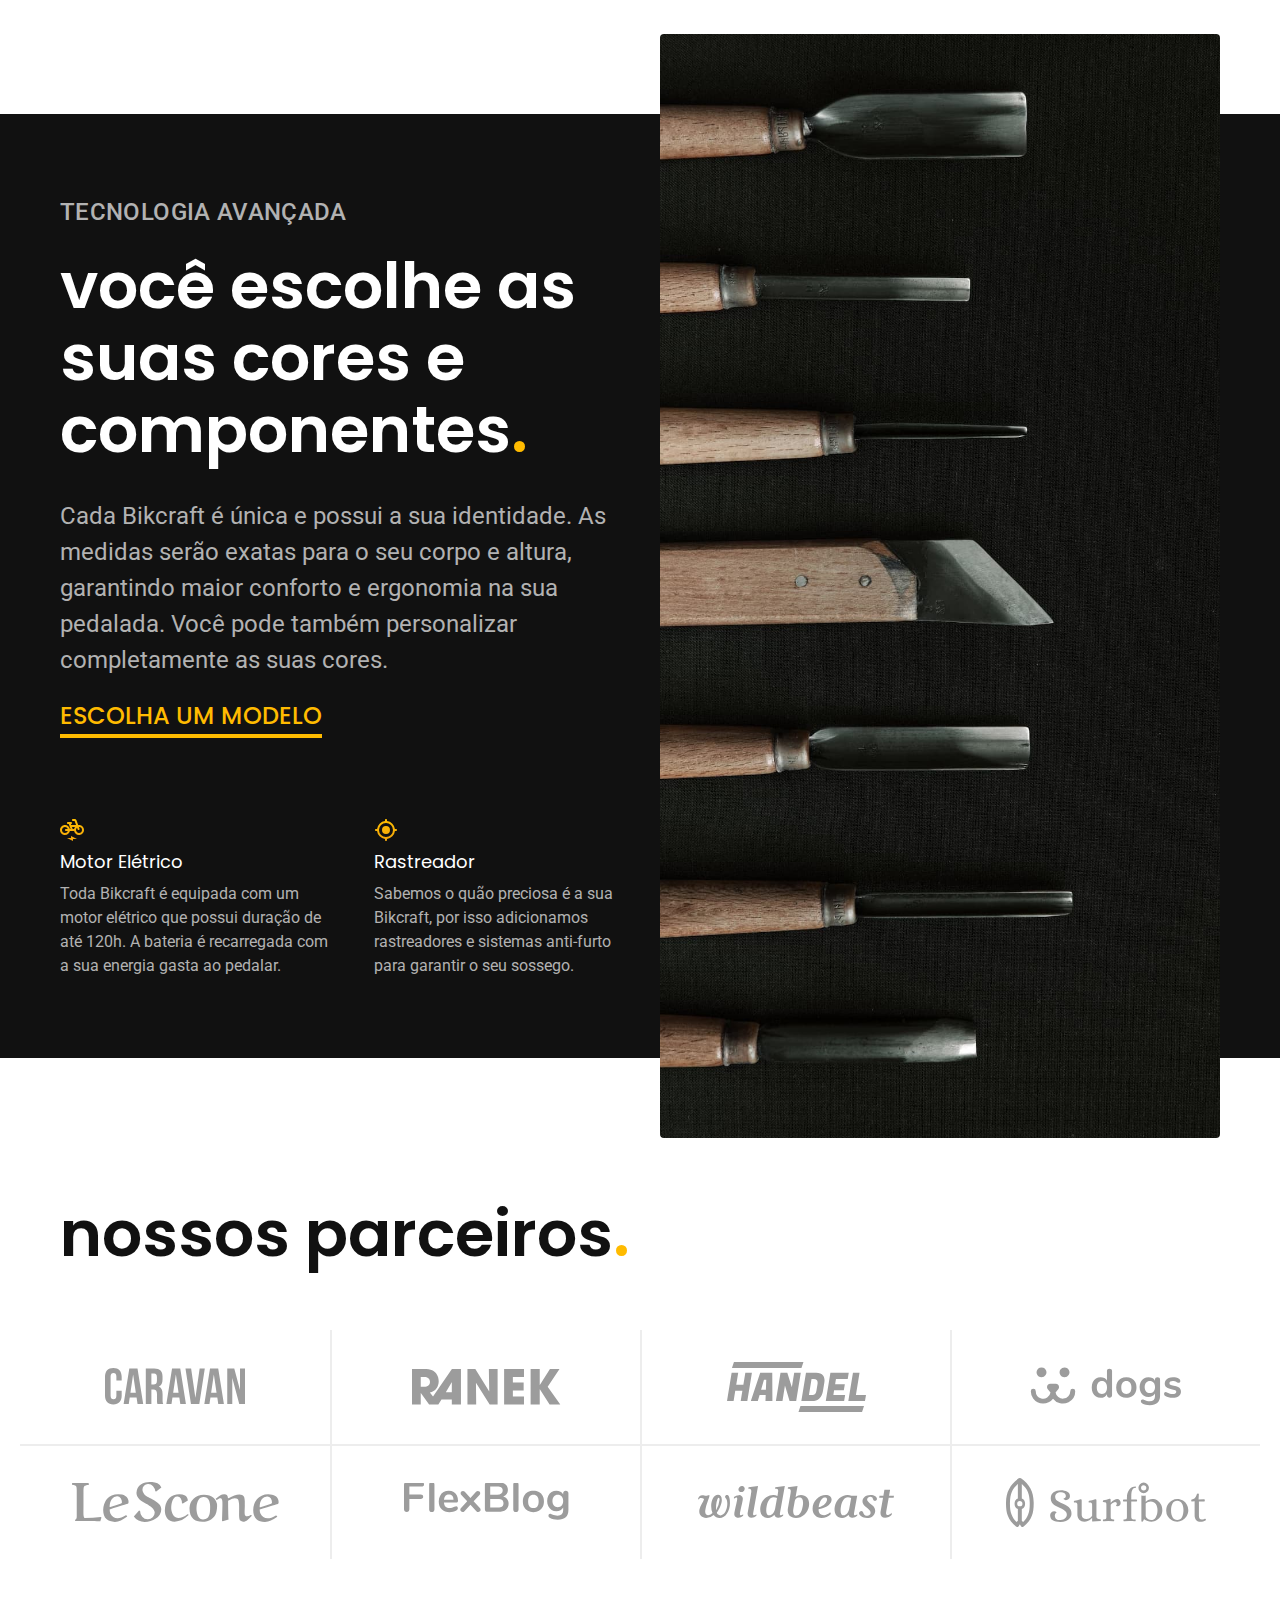
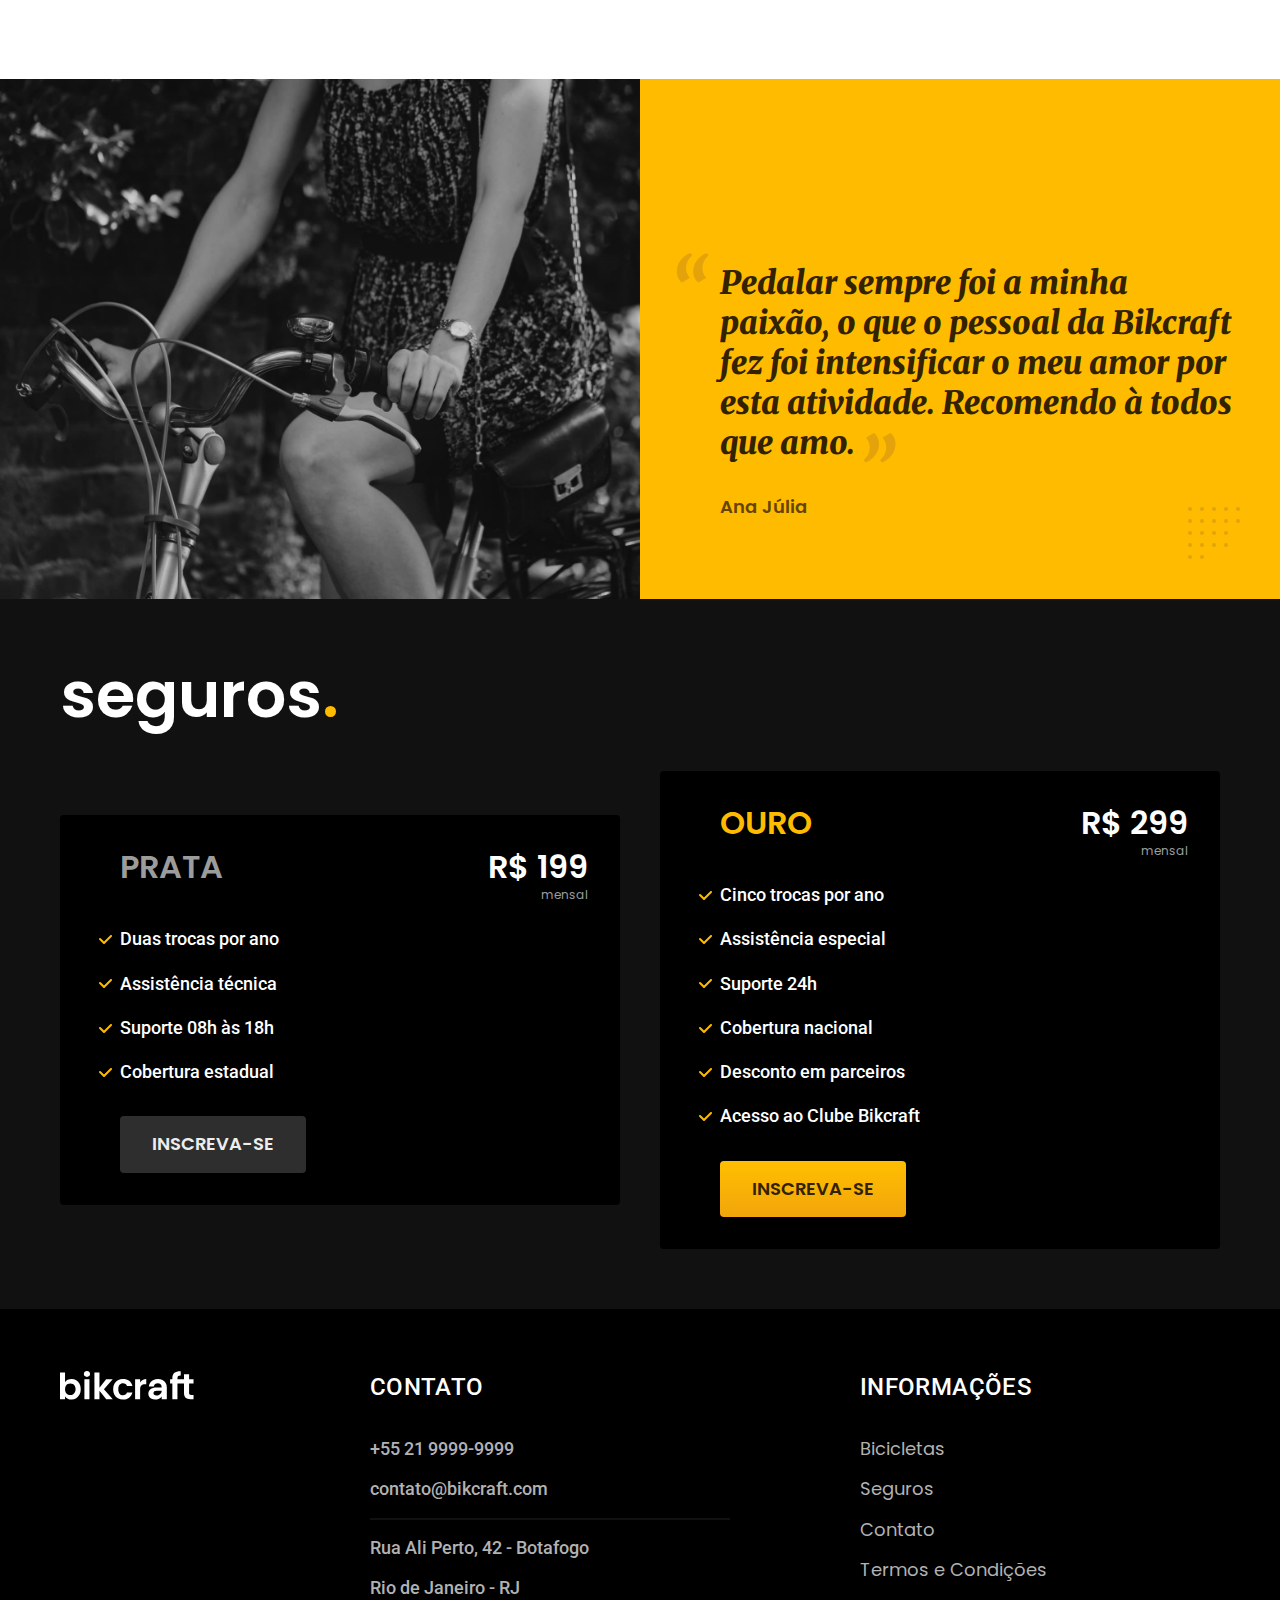
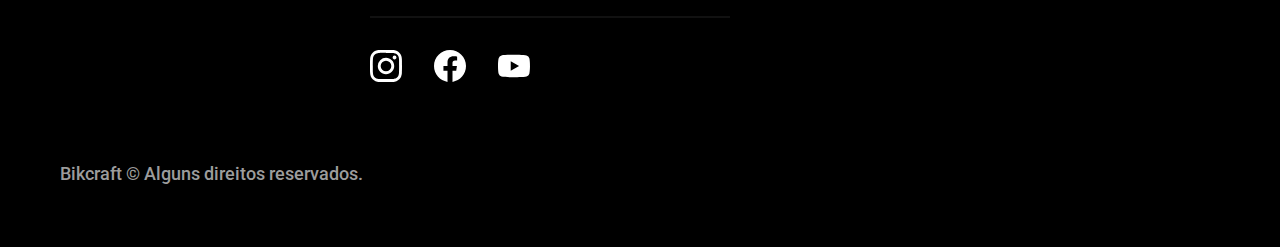
==== commit d2593fef: "enviar form" ====
--- a/index.html
+++ b/index.html
@@ -8,9 +8,16 @@
   <title>Bikcraft - Bicicletas Elétricas</title>
   <meta name="description" content="Bicicletas elétricas de alta precisão e qualidade, feitas sob medida para o cliente. Explore o mundo na sua velocidade com a Bikcraft.">
 
+  <link rel="icon" href="./favicon.svg" type="image/svg+xml">
   <link rel="preload" href="./css/style.css" as="style">
-
   <link rel="stylesheet" href="./css/style.css">
+
+  <script>document.documentElement.classList.add('js');</script>
+
+  <link rel="preconnect" href="https://fonts.googleapis.com">
+  <link rel="preconnect" href="https://fonts.gstatic.com" crossorigin>
+  <link href="https://fonts.googleapis.com/css2?family=Merriweather:ital,wght@1,900&family=Poppins:wght@400;600&family=Roboto:wght@400;500&display=swap" rel="stylesheet">
+  
 </head>
 
 <body>
